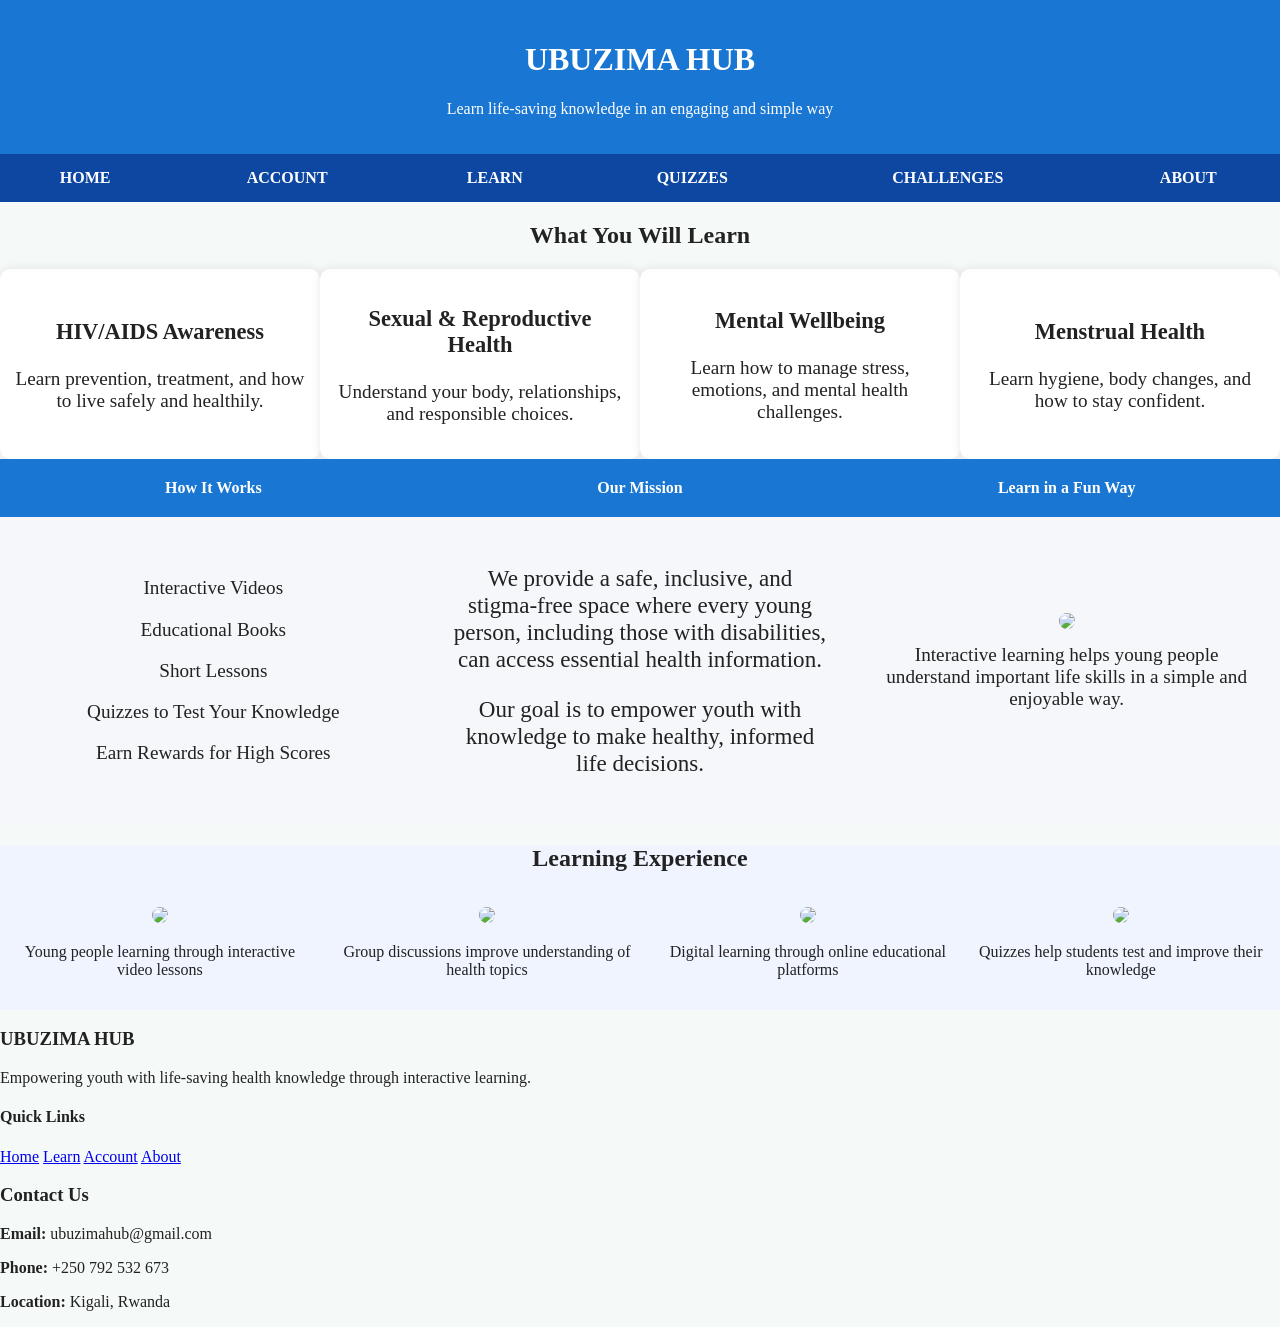
==== index.html @ f7544bbd "Rename UBUZIMA.html to index.html" ====
<!DOCTYPE html>
<html lang="en">
<head>
<title>Ubuzima Hub</title>
<link rel="stylesheet" type="text/css" href="styleee.css">
</head>
<body style="margin:0;font-family: 'Times New Roman', Times, serif, sans-serif;background:#f5faf9;color:#222;">

<div style="background:#1976d2; color:white; padding:20px; text-align:center;">
    <h1>UBUZIMA HUB</h1>
    <p>Learn life-saving knowledge in an engaging and simple way</p>
</div>

<div class="nav" style="padding:0;">
    <table style="width:100%; border-collapse:collapse; text-align:center; background:#0d47a1;">
        <tr>
            <td style="padding:15px;">
                <a href="UBUZIMA.html" style="color:white; text-decoration:none; font-weight:bold;">HOME</a>
            </td>

            <td style="padding:15px;">
                <a href="ACCOUNT.html" style="color:white; text-decoration:none; font-weight:bold;">ACCOUNT</a>
            </td>

            <td style="padding:15px;">
                <a href="LEARN.html" style="color:white; text-decoration:none; font-weight:bold;">LEARN</a>
            </td>

            <td style="padding:15px;">
                <a href="#" style="color:white; text-decoration:none; font-weight:bold;">QUIZZES</a>
            </td>

            <td style="padding:15px;">
                <a href="#" style="color:white; text-decoration:none; font-weight:bold;">CHALLENGES</a>
            </td>

            <td style="padding:15px;">
                <a href="ABOUT.html" style="color:white; text-decoration:none; font-weight:bold;">ABOUT</a>
            </td>
        </tr>
    </table>
</div>

<div style="padding:0;">
    <h2 style="text-align:center;">What You Will Learn</h2>
    <table style="width:100%; border-collapse:collapse; text-align:center;">
        <tr style="background:#f5f7fa; font-size: larger;">
            <td style="background:white;width:220px;padding:15px;border-radius:10px;box-shadow:0 0 10px rgba(0,0,0,0.1);">
                <h3>HIV/AIDS Awareness</h3>
                <p>Learn prevention, treatment, and how to live safely and healthily.</p>
            </td>
            <td style="background:white;width:220px;padding:15px;border-radius:10px;box-shadow:0 0 10px rgba(0,0,0,0.1);">
                <h3>Sexual & Reproductive Health</h3>
                <p>Understand your body, relationships, and responsible choices.</p>
            </td>
            <td style="background:white;width:220px;padding:15px;border-radius:10px;box-shadow:0 0 10px rgba(0,0,0,0.1);">
                <h3>Mental Wellbeing</h3>
                <p>Learn how to manage stress, emotions, and mental health challenges.</p>
            </td>
            <td style="background:white;width:220px;padding:15px;border-radius:10px;box-shadow:0 0 10px rgba(0,0,0,0.1);">
                <h3>Menstrual Health</h3>
                <p>Learn hygiene, body changes, and how to stay confident.</p>
            </td>
        </tr>
    </table>
</div>

<div style="padding:0;">
    <table style="width:100%; border-collapse:collapse; text-align:center;">
        <tr style="background:#1976d2; color:white;">
            <th style="padding:20px;">How It Works</th>
            <th style="padding:20px;">Our Mission</th>
            <th style="padding:20px;">Learn in a Fun Way</th>
        </tr>
        <tr style="background:#f5f7fa; font-size: larger;">
            <td style="padding:25px; width:33%;">
                <p> Interactive Videos</p>
                <p> Educational Books</p>
                <p> Short Lessons</p>
                <p> Quizzes to Test Your Knowledge</p>
                <p> Earn Rewards for High Scores</p>
            </td>
            <td style="padding:25px; width:33%; font-size: larger;">
                <p>
                    We provide a safe, inclusive, and stigma-free space where every
                    young person, including those with disabilities, can access
                    essential health information.
                </p>
                <p>
                    Our goal is to empower youth with knowledge to make healthy,
                    informed life decisions.
                </p>
            </td>
            <td style="padding:25px; width:33%;">

                <img src="https://images.unsplash.com/photo-1523240795612-9a054b0db644"
                     style="width:100%; border-radius:10px;">

                <p style="margin-top:10px;">
                    Interactive learning helps young people understand important
                    life skills in a simple and enjoyable way.
                </p>
            </td>
        </tr>
    </table>
</div>

<div style="background:#f0f4ff;">
    <h2 style="text-align: center;">Learning Experience</h2>
    <table style="width:100%; border-collapse:collapse; text-align:center;">
        <tr>
            <!-- IMAGE 1 -->
            <td style="padding:15px;">
                <img src="https://images.unsplash.com/photo-1524178232363-1fb2b075b655"
                     style="width:100%; max-width:250px; border-radius:10px;">
                <p>Young people learning through interactive video lessons</p>
            </td>

            <!-- IMAGE 2 -->
            <td style="padding:15px;">
                <img src="https://images.unsplash.com/photo-1522202176988-66273c2fd55f"
                     style="width:100%; max-width:250px; border-radius:10px;">
                <p>Group discussions improve understanding of health topics</p>
            </td>

            <!-- IMAGE 3 -->
            <td style="padding:15px;">
                <img src="studentsl.jpg"
                     style="width:100%; max-width:250px; border-radius:10px;">
                <p>Digital learning through online educational platforms</p>
            </td>

            <!-- IMAGE 4 -->
            <td style="padding:15px;">
                <img src="https://images.unsplash.com/photo-1516321318423-f06f85e504b3"
                     style="width:100%; max-width:250px; border-radius:10px;">
                <p>Quizzes help students test and improve their knowledge</p>
            </td>
        </tr>
    </table>
</div>
<footer class="footer">

    <div class="footer-frame">

        <!-- LEFT COLUMN -->
        <div class="footer-box">
            <h3>UBUZIMA HUB</h3>
            <p>Empowering youth with life-saving health knowledge through interactive learning.</p>

            <h4>Quick Links</h4>
            <div class="footer-links">
                <a href="UBUZIMA.html">Home</a>
                <a href="LEARN.html">Learn</a>
                <a href="ACCOUNT.html">Account</a>
                <a href="ABOUT.html">About</a>
            </div>
        </div>

        <!-- RIGHT COLUMN -->
        <div class="footer-box">
            <h3>Contact Us</h3>

            <p><b>Email:</b> ubuzimahub@gmail.com</p>
            <p><b>Phone:</b> +250 792 532 673</p>
            <p><b>Location:</b> Kigali, Rwanda</p>
        </div>

    </div>

</footer>
</body>
</html>
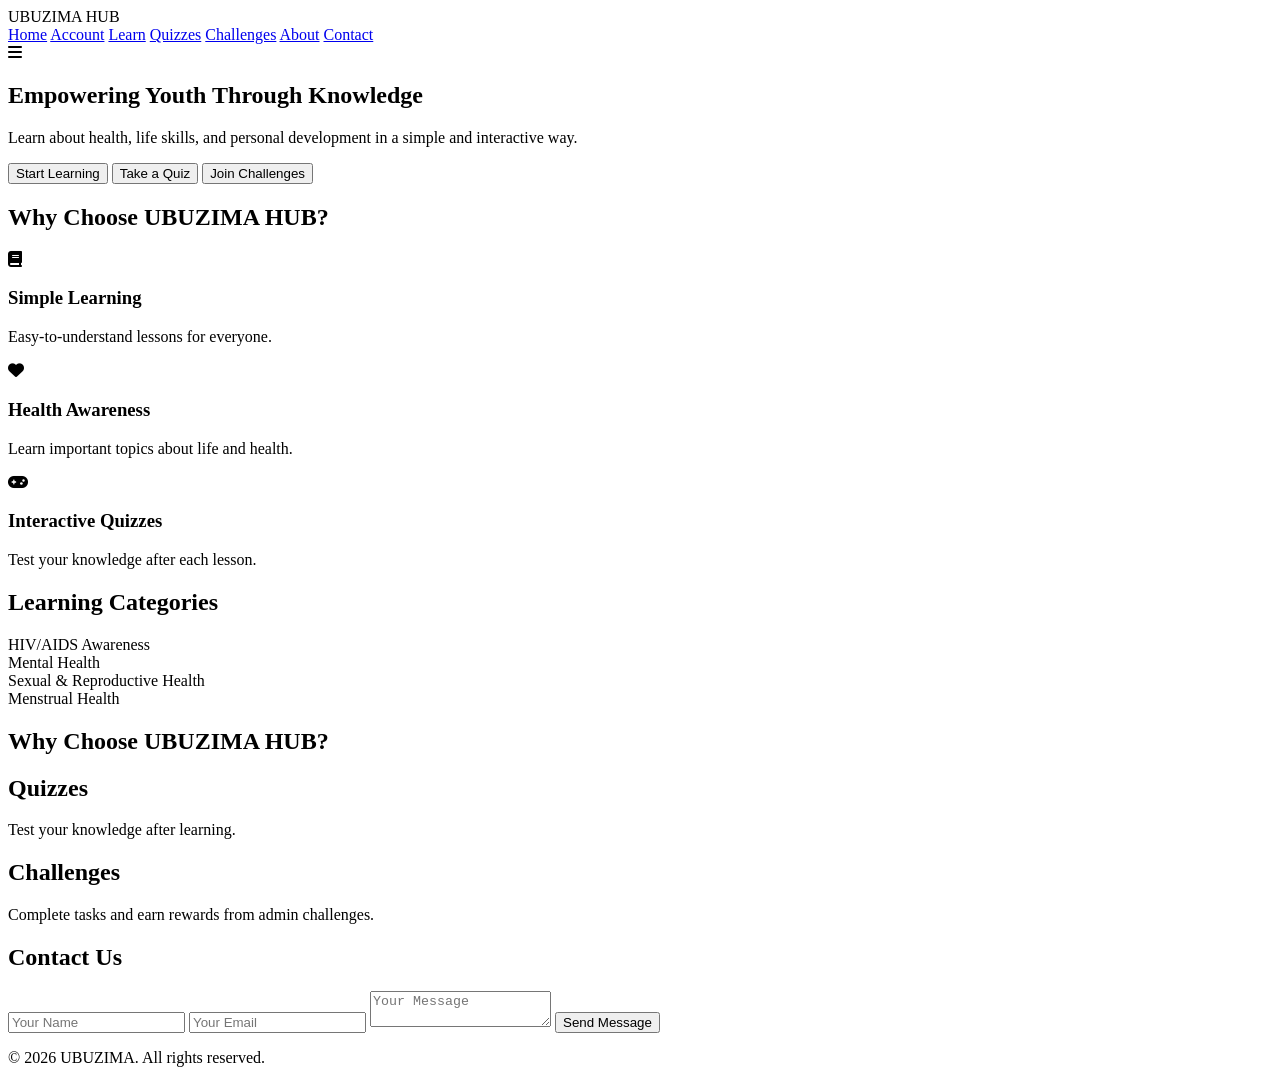
==== commit 64b22393: "Add files via upload" ====
--- a/index.html
+++ b/index.html
@@ -1,173 +1,121 @@
 <!DOCTYPE html>
 <html lang="en">
 <head>
-<title>Ubuzima Hub</title>
-<link rel="stylesheet" type="text/css" href="styleee.css">
+    <meta charset="UTF-8">
+    <meta name="viewport" content="width=device-width, initial-scale=1.0">
+    <title>UBUZIMA - Empowering Youth Through Knowledge</title>
+
+    <!-- CSS Files -->
+    <link rel="stylesheet" href="style.css">
+
+    <!-- Font Awesome (icons) -->
+    <link rel="stylesheet" href="https://cdnjs.cloudflare.com/ajax/libs/font-awesome/6.5.0/css/all.min.css">
 </head>
-<body style="margin:0;font-family: 'Times New Roman', Times, serif, sans-serif;background:#f5faf9;color:#222;">
 
-<div style="background:#1976d2; color:white; padding:20px; text-align:center;">
-    <h1>UBUZIMA HUB</h1>
-    <p>Learn life-saving knowledge in an engaging and simple way</p>
-</div>
+<body>
 
-<div class="nav" style="padding:0;">
-    <table style="width:100%; border-collapse:collapse; text-align:center; background:#0d47a1;">
-        <tr>
-            <td style="padding:15px;">
-                <a href="UBUZIMA.html" style="color:white; text-decoration:none; font-weight:bold;">HOME</a>
-            </td>
+<!-- ================= HEADER ================= -->
+<header>
+    <div class="logo">UBUZIMA HUB</div>
 
-            <td style="padding:15px;">
-                <a href="ACCOUNT.html" style="color:white; text-decoration:none; font-weight:bold;">ACCOUNT</a>
-            </td>
+    <nav id="navMenu">
+        <a href="index.html">Home</a>
+        <a href="login.html">Account</a>
+        <a href="learn.html">Learn</a>
+        <a href="quiz.html">Quizzes</a>
+        <a href="challenges.html">Challenges</a>
+        <a href="about.html">About</a>
+        <a href="contact.html">Contact</a>
+    </nav>
 
-            <td style="padding:15px;">
-                <a href="LEARN.html" style="color:white; text-decoration:none; font-weight:bold;">LEARN</a>
-            </td>
+    <div class="menu-icon" onclick="toggleMenu()">
+        <i class="fas fa-bars"></i>
+    </div>
+</header>
 
-            <td style="padding:15px;">
-                <a href="#" style="color:white; text-decoration:none; font-weight:bold;">QUIZZES</a>
-            </td>
+<!-- ================= HERO SECTION ================= -->
+<section class="hero">
+    <h1>Empowering Youth Through Knowledge</h1>
+    <p>Learn about health, life skills, and personal development in a simple and interactive way.</p>
 
-            <td style="padding:15px;">
-                <a href="#" style="color:white; text-decoration:none; font-weight:bold;">CHALLENGES</a>
-            </td>
+    <div class="hero-buttons">
+        <button onclick="scrollToSection('categories')">Start Learning</button>
+        <button onclick="scrollToSection('quizzes')">Take a Quiz</button>
+        <button onclick="scrollToSection('challenges')">Join Challenges</button>
+    </div>
+</section>
 
-            <td style="padding:15px;">
-                <a href="ABOUT.html" style="color:white; text-decoration:none; font-weight:bold;">ABOUT</a>
-            </td>
-        </tr>
-    </table>
-</div>
+<!-- ================= WHY US ================= -->
+<section class="section">
+    <h2>Why Choose UBUZIMA HUB?</h2>
 
-<div style="padding:0;">
-    <h2 style="text-align:center;">What You Will Learn</h2>
-    <table style="width:100%; border-collapse:collapse; text-align:center;">
-        <tr style="background:#f5f7fa; font-size: larger;">
-            <td style="background:white;width:220px;padding:15px;border-radius:10px;box-shadow:0 0 10px rgba(0,0,0,0.1);">
-                <h3>HIV/AIDS Awareness</h3>
-                <p>Learn prevention, treatment, and how to live safely and healthily.</p>
-            </td>
-            <td style="background:white;width:220px;padding:15px;border-radius:10px;box-shadow:0 0 10px rgba(0,0,0,0.1);">
-                <h3>Sexual & Reproductive Health</h3>
-                <p>Understand your body, relationships, and responsible choices.</p>
-            </td>
-            <td style="background:white;width:220px;padding:15px;border-radius:10px;box-shadow:0 0 10px rgba(0,0,0,0.1);">
-                <h3>Mental Wellbeing</h3>
-                <p>Learn how to manage stress, emotions, and mental health challenges.</p>
-            </td>
-            <td style="background:white;width:220px;padding:15px;border-radius:10px;box-shadow:0 0 10px rgba(0,0,0,0.1);">
-                <h3>Menstrual Health</h3>
-                <p>Learn hygiene, body changes, and how to stay confident.</p>
-            </td>
-        </tr>
-    </table>
-</div>
-
-<div style="padding:0;">
-    <table style="width:100%; border-collapse:collapse; text-align:center;">
-        <tr style="background:#1976d2; color:white;">
-            <th style="padding:20px;">How It Works</th>
-            <th style="padding:20px;">Our Mission</th>
-            <th style="padding:20px;">Learn in a Fun Way</th>
-        </tr>
-        <tr style="background:#f5f7fa; font-size: larger;">
-            <td style="padding:25px; width:33%;">
-                <p> Interactive Videos</p>
-                <p> Educational Books</p>
-                <p> Short Lessons</p>
-                <p> Quizzes to Test Your Knowledge</p>
-                <p> Earn Rewards for High Scores</p>
-            </td>
-            <td style="padding:25px; width:33%; font-size: larger;">
-                <p>
-                    We provide a safe, inclusive, and stigma-free space where every
-                    young person, including those with disabilities, can access
-                    essential health information.
-                </p>
-                <p>
-                    Our goal is to empower youth with knowledge to make healthy,
-                    informed life decisions.
-                </p>
-            </td>
-            <td style="padding:25px; width:33%;">
-
-                <img src="https://images.unsplash.com/photo-1523240795612-9a054b0db644"
-                     style="width:100%; border-radius:10px;">
-
-                <p style="margin-top:10px;">
-                    Interactive learning helps young people understand important
-                    life skills in a simple and enjoyable way.
-                </p>
-            </td>
-        </tr>
-    </table>
-</div>
-
-<div style="background:#f0f4ff;">
-    <h2 style="text-align: center;">Learning Experience</h2>
-    <table style="width:100%; border-collapse:collapse; text-align:center;">
-        <tr>
-            <!-- IMAGE 1 -->
-            <td style="padding:15px;">
-                <img src="https://images.unsplash.com/photo-1524178232363-1fb2b075b655"
-                     style="width:100%; max-width:250px; border-radius:10px;">
-                <p>Young people learning through interactive video lessons</p>
-            </td>
-
-            <!-- IMAGE 2 -->
-            <td style="padding:15px;">
-                <img src="https://images.unsplash.com/photo-1522202176988-66273c2fd55f"
-                     style="width:100%; max-width:250px; border-radius:10px;">
-                <p>Group discussions improve understanding of health topics</p>
-            </td>
-
-            <!-- IMAGE 3 -->
-            <td style="padding:15px;">
-                <img src="studentsl.jpg"
-                     style="width:100%; max-width:250px; border-radius:10px;">
-                <p>Digital learning through online educational platforms</p>
-            </td>
-
-            <!-- IMAGE 4 -->
-            <td style="padding:15px;">
-                <img src="https://images.unsplash.com/photo-1516321318423-f06f85e504b3"
-                     style="width:100%; max-width:250px; border-radius:10px;">
-                <p>Quizzes help students test and improve their knowledge</p>
-            </td>
-        </tr>
-    </table>
-</div>
-<footer class="footer">
-
-    <div class="footer-frame">
-
-        <!-- LEFT COLUMN -->
-        <div class="footer-box">
-            <h3>UBUZIMA HUB</h3>
-            <p>Empowering youth with life-saving health knowledge through interactive learning.</p>
-
-            <h4>Quick Links</h4>
-            <div class="footer-links">
-                <a href="UBUZIMA.html">Home</a>
-                <a href="LEARN.html">Learn</a>
-                <a href="ACCOUNT.html">Account</a>
-                <a href="ABOUT.html">About</a>
-            </div>
+    <div class="grid">
+        <div class="card">
+            <i class="fas fa-book"></i>
+            <h3>Simple Learning</h3>
+            <p>Easy-to-understand lessons for everyone.</p>
         </div>
 
-        <!-- RIGHT COLUMN -->
-        <div class="footer-box">
-            <h3>Contact Us</h3>
-
-            <p><b>Email:</b> ubuzimahub@gmail.com</p>
-            <p><b>Phone:</b> +250 792 532 673</p>
-            <p><b>Location:</b> Kigali, Rwanda</p>
+        <div class="card">
+            <i class="fas fa-heart"></i>
+            <h3>Health Awareness</h3>
+            <p>Learn important topics about life and health.</p>
         </div>
 
+        <div class="card">
+            <i class="fas fa-gamepad"></i>
+            <h3>Interactive Quizzes</h3>
+            <p>Test your knowledge after each lesson.</p>
+        </div>
     </div>
+</section>
 
+<!-- ================= CATEGORIES ================= -->
+<section class="section" id="categories">
+    <h2>Learning Categories</h2>
+
+    <div class="grid">
+        <div class="card">HIV/AIDS Awareness</div>
+        <div class="card">Mental Health</div>
+        <div class="card">Sexual & Reproductive Health</div>
+        <div class="card">Menstrual Health</div>
+    </div>
+</section>
+
+<!-- ================= Quizzes, Challenges, Contact ================= -->
+
+<section class="section">
+    <h2>Why Choose UBUZIMA HUB?</h2>
+
+    <div class="grid">
+        <div class="card">
+            <h2>Quizzes</h2>
+            <p>Test your knowledge after learning.</p>
+        </div>
+
+        <div class="card">
+            <h2>Challenges</h2>
+            <p>Complete tasks and earn rewards from admin challenges.</p>
+        </div>
+
+        <div class="card">
+            <h2>Contact Us</h2>
+
+            <form>
+                <input type="text" placeholder="Your Name" required>
+                <input type="email" placeholder="Your Email" required>
+                <textarea placeholder="Your Message"></textarea>
+                <button type="submit">Send Message</button>
+            </form>
+        </div>
+    </div>
+</section>
+
+<!-- ================= FOOTER ================= -->
+<footer>
+    <p>© 2026 UBUZIMA. All rights reserved.</p>
 </footer>
+
+<script src="style.js"></script>
 </body>
-</html>
+</html>
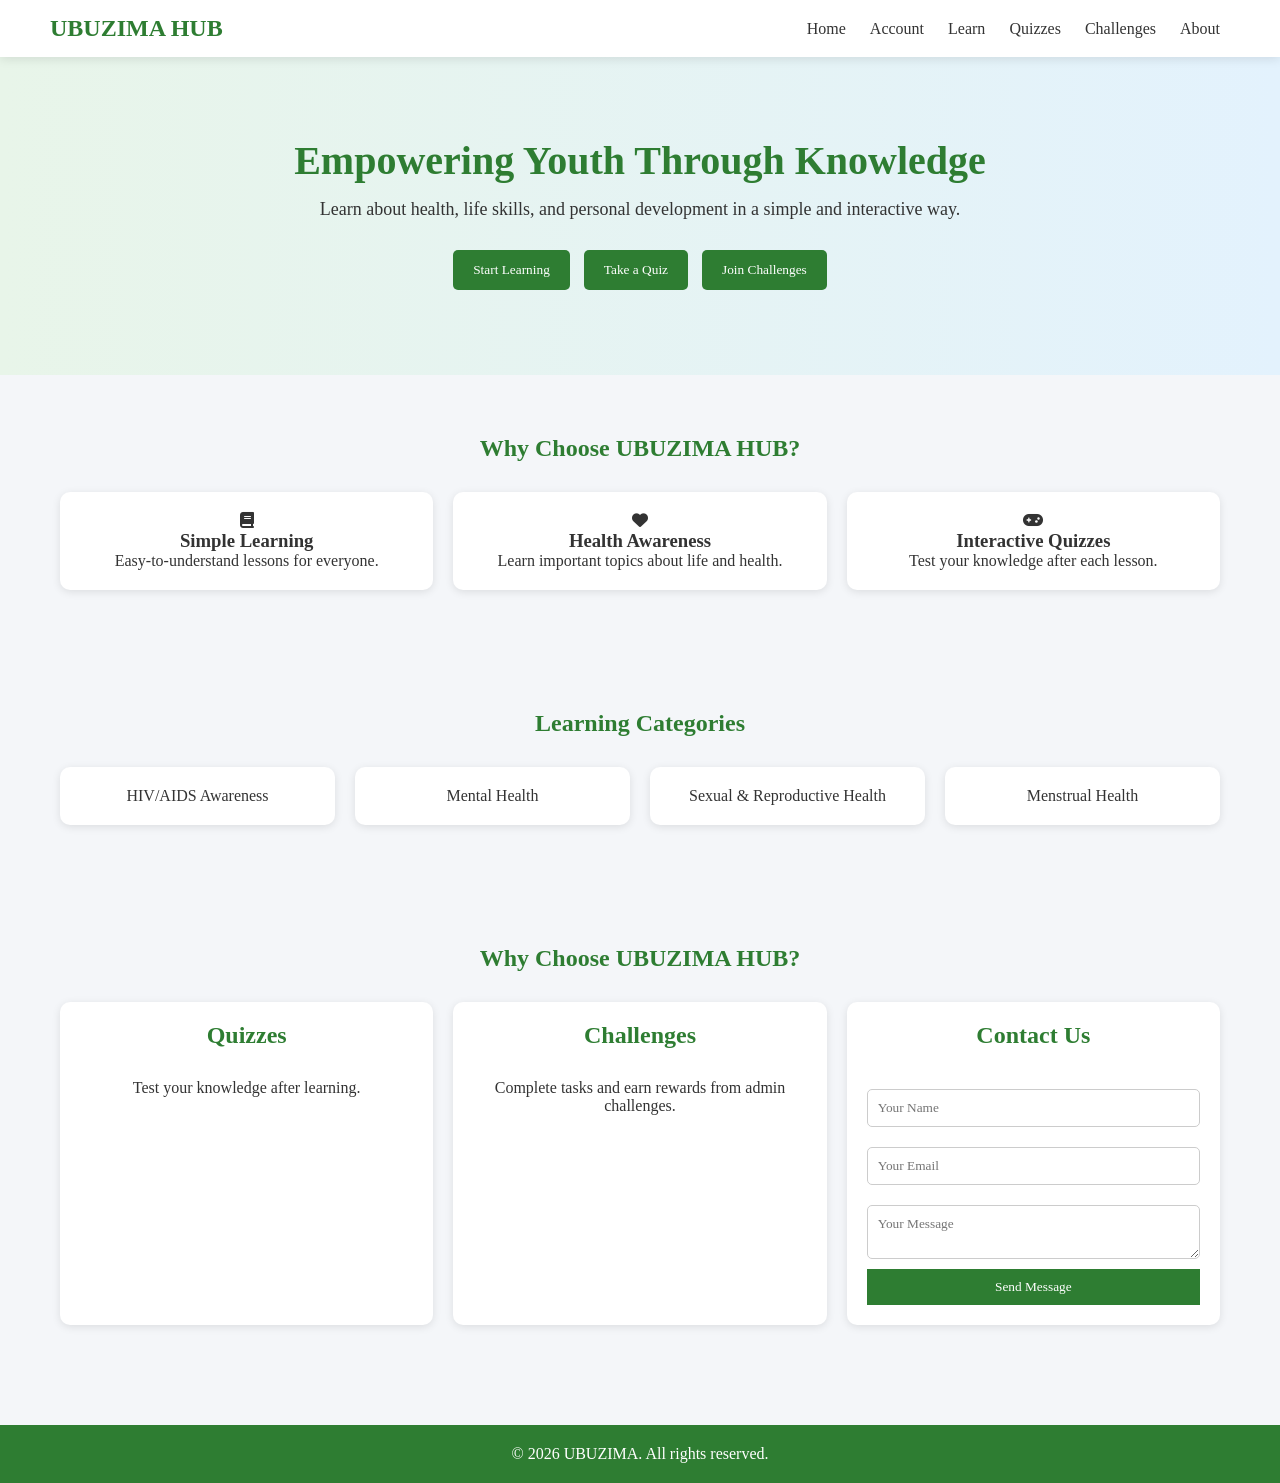
==== commit b3266a20: "Update index.html" ====
--- a/index.html
+++ b/index.html
@@ -25,7 +25,6 @@
         <a href="quiz.html">Quizzes</a>
         <a href="challenges.html">Challenges</a>
         <a href="about.html">About</a>
-        <a href="contact.html">Contact</a>
     </nav>
 
     <div class="menu-icon" onclick="toggleMenu()">
@@ -118,4 +117,4 @@
 
 <script src="style.js"></script>
 </body>
-</html>+</html>
--- a/style.css
+++ b/style.css
@@ -0,0 +1,172 @@
+/* ================= GENERAL ================= */
+* {
+    margin: 0;
+    padding: 0;
+    box-sizing: border-box;
+    font-family: 'Times New Roman', Times, serif;
+}
+
+body {
+    background: #f4f6f9;
+    color: #333;
+}
+
+/* ================= HEADER ================= */
+header {
+    display: flex;
+    justify-content: space-between;
+    align-items: center;
+    padding: 15px 50px;
+    background: #ffffff;
+    box-shadow: 0 2px 10px rgba(0,0,0,0.1);
+    position: sticky;
+    top: 0;
+    z-index: 1000;
+}
+
+.logo {
+    font-size: 24px;
+    font-weight: bold;
+    color: #2e7d32;
+}
+
+nav a {
+    margin: 0 10px;
+    text-decoration: none;
+    color: #333;
+    font-weight: 500;
+}
+
+nav a:hover {
+    color: #2e7d32;
+}
+
+/* Mobile menu icon */
+.menu-icon {
+    display: none;
+    font-size: 22px;
+    cursor: pointer;
+}
+
+/* ================= HERO ================= */
+.hero {
+    text-align: center;
+    padding: 80px 20px;
+    background: linear-gradient(to right, #e8f5e9, #e3f2fd);
+}
+
+.hero h1 {
+    font-size: 40px;
+    margin-bottom: 15px;
+    color: #2e7d32;
+}
+
+.hero p {
+    font-size: 18px;
+    margin-bottom: 25px;
+}
+
+.hero-buttons button {
+    padding: 12px 20px;
+    margin: 5px;
+    border: none;
+    background: #2e7d32;
+    color: white;
+    cursor: pointer;
+    border-radius: 5px;
+    transition: 0.3s;
+}
+
+.hero-buttons button:hover {
+    background: #1b5e20;
+}
+
+/* ================= SECTIONS ================= */
+.section {
+    padding: 60px 20px;
+    text-align: center;
+}
+
+.section h2 {
+    margin-bottom: 30px;
+    color: #2e7d32;
+}
+
+/* ================= GRID CARDS ================= */
+.grid {
+    display: grid;
+    grid-template-columns: repeat(auto-fit, minmax(220px, 1fr));
+    gap: 20px;
+    padding: 0 40px;
+}
+
+.card {
+    background: white;
+    padding: 20px;
+    border-radius: 10px;
+    box-shadow: 0 2px 8px rgba(0,0,0,0.1);
+    transition: 0.3s;
+}
+
+.card:hover {
+    transform: translateY(-5px);
+}
+
+/* ================= FORM ================= */
+form {
+    max-width: 500px;
+    margin: auto;
+    display: flex;
+    flex-direction: column;
+}
+
+form input, form textarea {
+    margin: 10px 0;
+    padding: 10px;
+    border: 1px solid #ccc;
+    border-radius: 5px;
+}
+
+form button {
+    background: #2e7d32;
+    color: white;
+    padding: 10px;
+    border: none;
+    cursor: pointer;
+}
+
+form button:hover {
+    background: #1b5e20;
+}
+
+/* ================= FOOTER ================= */
+footer {
+    text-align: center;
+    padding: 20px;
+    background: #2e7d32;
+    color: white;
+    margin-top: 40px;
+}
+
+/* ================= RESPONSIVE ================= */
+@media (max-width: 768px) {
+    nav {
+        display: none;
+        flex-direction: column;
+        background: white;
+        position: absolute;
+        top: 60px;
+        right: 20px;
+        width: 200px;
+        box-shadow: 0 2px 10px rgba(0,0,0,0.2);
+    }
+
+    nav a {
+        display: block;
+        padding: 10px;
+    }
+
+    .menu-icon {
+        display: block;
+    }
+}
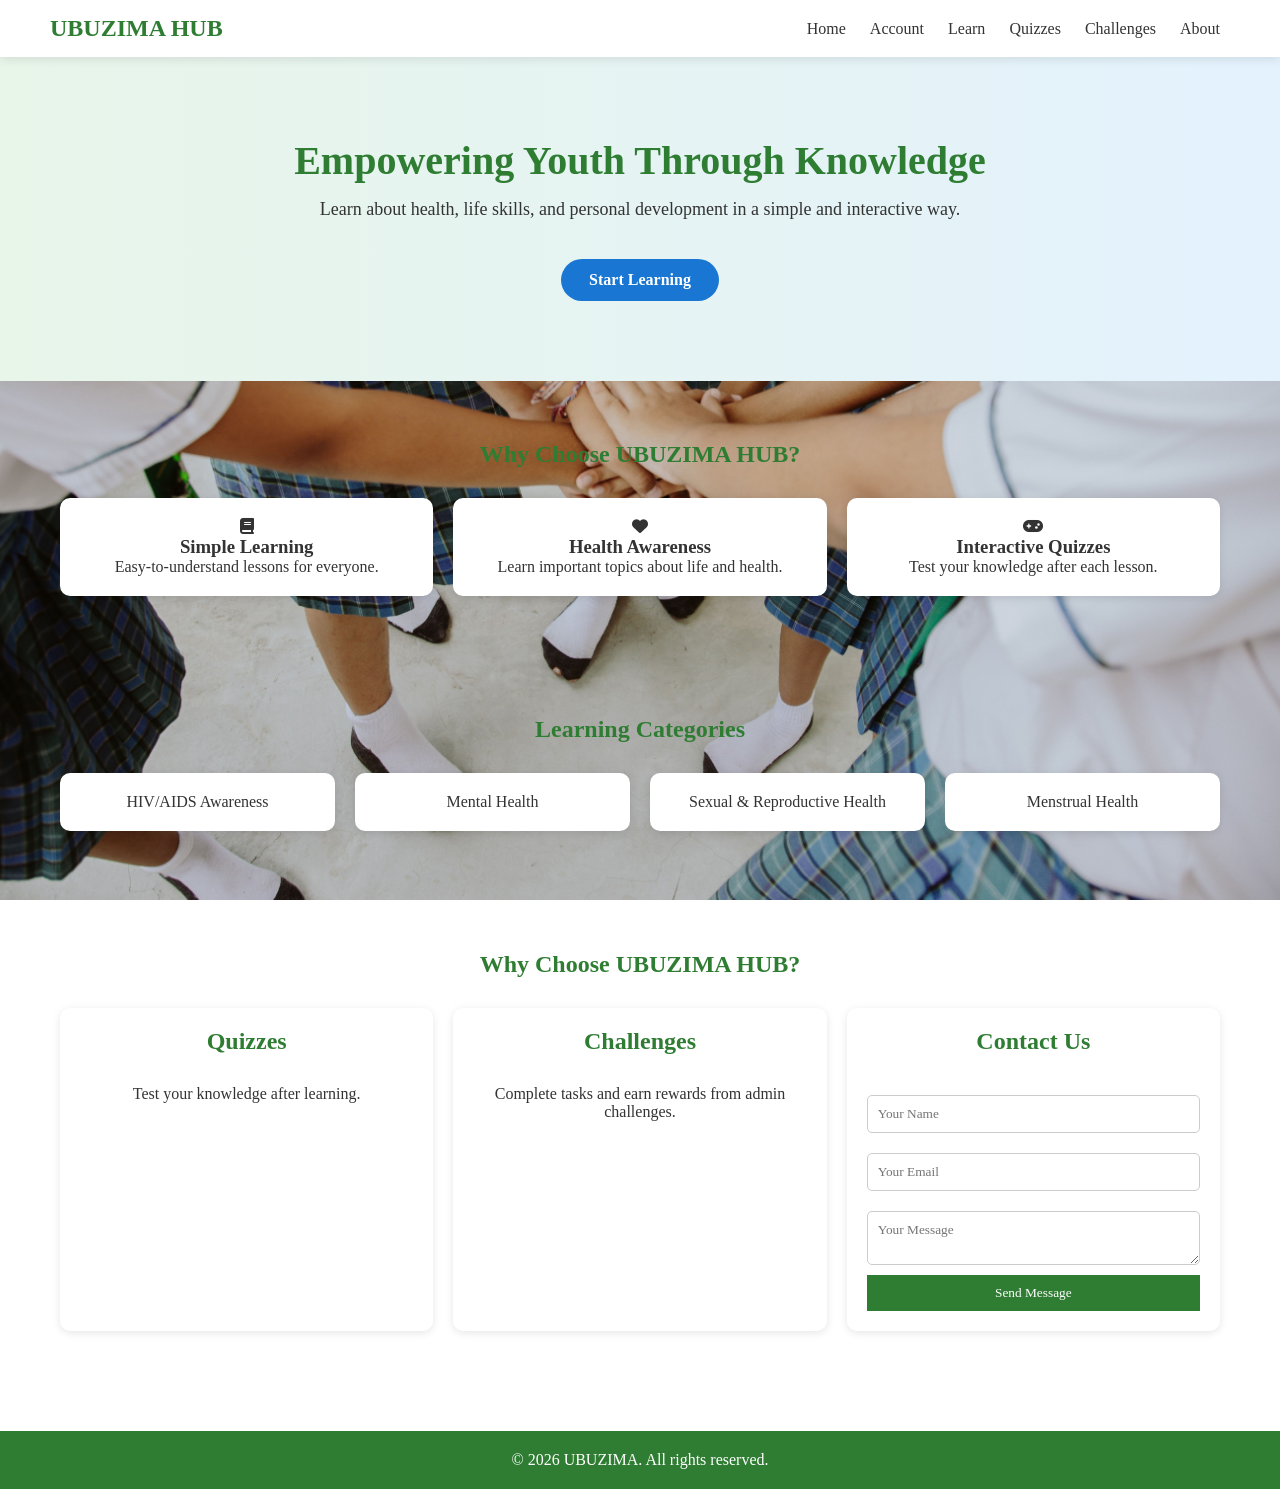
==== commit 0c49c692: "Add files via upload" ====
--- a/index.html
+++ b/index.html
@@ -6,7 +6,7 @@
     <title>UBUZIMA - Empowering Youth Through Knowledge</title>
 
     <!-- CSS Files -->
-    <link rel="stylesheet" href="style.css">
+    <link rel="stylesheet" href="CSS/style.css">
 
     <!-- Font Awesome (icons) -->
     <link rel="stylesheet" href="https://cdnjs.cloudflare.com/ajax/libs/font-awesome/6.5.0/css/all.min.css">
@@ -20,11 +20,11 @@
 
     <nav id="navMenu">
         <a href="index.html">Home</a>
-        <a href="login.html">Account</a>
-        <a href="learn.html">Learn</a>
-        <a href="quiz.html">Quizzes</a>
-        <a href="challenges.html">Challenges</a>
-        <a href="about.html">About</a>
+        <a href="html/login.html">Account</a>
+        <a href="html/learn.html">Learn</a>
+        <a href="html/quiz.html">Quizzes</a>
+        <a href="html/challenges.html">Challenges</a>
+        <a href="html/about.html">About</a>
     </nav>
 
     <div class="menu-icon" onclick="toggleMenu()">
@@ -37,10 +37,8 @@
     <h1>Empowering Youth Through Knowledge</h1>
     <p>Learn about health, life skills, and personal development in a simple and interactive way.</p>
 
-    <div class="hero-buttons">
-        <button onclick="scrollToSection('categories')">Start Learning</button>
-        <button onclick="scrollToSection('quizzes')">Take a Quiz</button>
-        <button onclick="scrollToSection('challenges')">Join Challenges</button>
+    <div >
+        <a href="html/Learn.html" class="btn">Start Learning</a>
     </div>
 </section>
 
@@ -115,6 +113,6 @@
     <p>© 2026 UBUZIMA. All rights reserved.</p>
 </footer>
 
-<script src="style.js"></script>
+<script src="Js/style.js"></script>
 </body>
 </html>
--- a/CSS/style.css
+++ b/CSS/style.css
@@ -0,0 +1,192 @@
+/* ================= GENERAL ================= */
+* {
+    margin: 0;
+    padding: 0;
+    box-sizing: border-box;
+    font-family: 'Times New Roman', Times, serif;
+}
+
+body {
+    background-image: url("../Images/background.jpg");
+    
+    background-size: cover;
+    background-position: center;
+    background-repeat: no-repeat;
+    background-attachment: fixed;
+    
+    color: #333;
+    
+    min-height: 100vh;
+} 
+
+/* ================= HEADER ================= */
+header {
+    display: flex;
+    justify-content: space-between;
+    align-items: center;
+    padding: 15px 50px;
+    background: #ffffff;
+    box-shadow: 0 2px 10px rgba(0,0,0,0.1);
+    position: sticky;
+    top: 0;
+    z-index: 1000;
+}
+
+.logo {
+    font-size: 24px;
+    font-weight: bold;
+    color: #2e7d32;
+}
+
+.btn {
+    display: inline-block;
+    margin-top: 14px;
+    padding: 12px 28px;
+    background: #1976d2;
+    color: white;
+    text-decoration: none;
+    font-weight: bold;
+    border-radius: 30px;
+    transition: .3s;
+}
+
+nav a {
+    margin: 0 10px;
+    text-decoration: none;
+    color: #333;
+    font-weight: 500;
+}
+
+nav a:hover {
+    color: #2e7d32;
+}
+
+/* Mobile menu icon */
+.menu-icon {
+    display: none;
+    font-size: 22px;
+    cursor: pointer;
+}
+
+/* ================= HERO ================= */
+.hero {
+    text-align: center;
+    padding: 80px 20px;
+    background: linear-gradient(to right, #e8f5e9, #e3f2fd);
+}
+
+.hero h1 {
+    font-size: 40px;
+    margin-bottom: 15px;
+    color: #2e7d32;
+}
+
+.hero p {
+    font-size: 18px;
+    margin-bottom: 25px;
+}
+
+.hero-buttons button {
+    padding: 12px 20px;
+    margin: 5px;
+    border: none;
+    background: #2e7d32;
+    color: white;
+    cursor: pointer;
+    border-radius: 5px;
+    transition: 0.3s;
+}
+
+.hero-buttons button:hover {
+    background: #1b5e20;
+}
+
+/* ================= SECTIONS ================= */
+.section {
+    padding: 60px 20px;
+    text-align: center;
+}
+
+.section h2 {
+    margin-bottom: 30px;
+    color: #2e7d32;
+}
+
+/* ================= GRID CARDS ================= */
+.grid {
+    display: grid;
+    grid-template-columns: repeat(auto-fit, minmax(220px, 1fr));
+    gap: 20px;
+    padding: 0 40px;
+}
+
+.card {
+    background: white;
+    padding: 20px;
+    border-radius: 10px;
+    box-shadow: 0 2px 8px rgba(0,0,0,0.1);
+    transition: 0.3s;
+}
+
+.card:hover {
+    transform: translateY(-5px);
+}
+
+/* ================= FORM ================= */
+form {
+    max-width: 500px;
+    margin: auto;
+    display: flex;
+    flex-direction: column;
+}
+
+form input, form textarea {
+    margin: 10px 0;
+    padding: 10px;
+    border: 1px solid #ccc;
+    border-radius: 5px;
+}
+
+form button {
+    background: #2e7d32;
+    color: white;
+    padding: 10px;
+    border: none;
+    cursor: pointer;
+}
+
+form button:hover {
+    background: #1b5e20;
+}
+
+/* ================= FOOTER ================= */
+footer {
+    text-align: center;
+    padding: 20px;
+    background: #2e7d32;
+    color: white;
+    margin-top: 40px;
+}
+
+/* ================= RESPONSIVE ================= */
+@media (max-width: 768px) {
+    nav {
+        display: none;
+        flex-direction: column;
+        background: white;
+        position: absolute;
+        top: 60px;
+        right: 20px;
+        width: 200px;
+        box-shadow: 0 2px 10px rgba(0,0,0,0.2);
+    }
+
+    nav a {
+        display: block;
+        padding: 10px;
+    }
+
+    .menu-icon {
+        display: block;
+    }
+}
